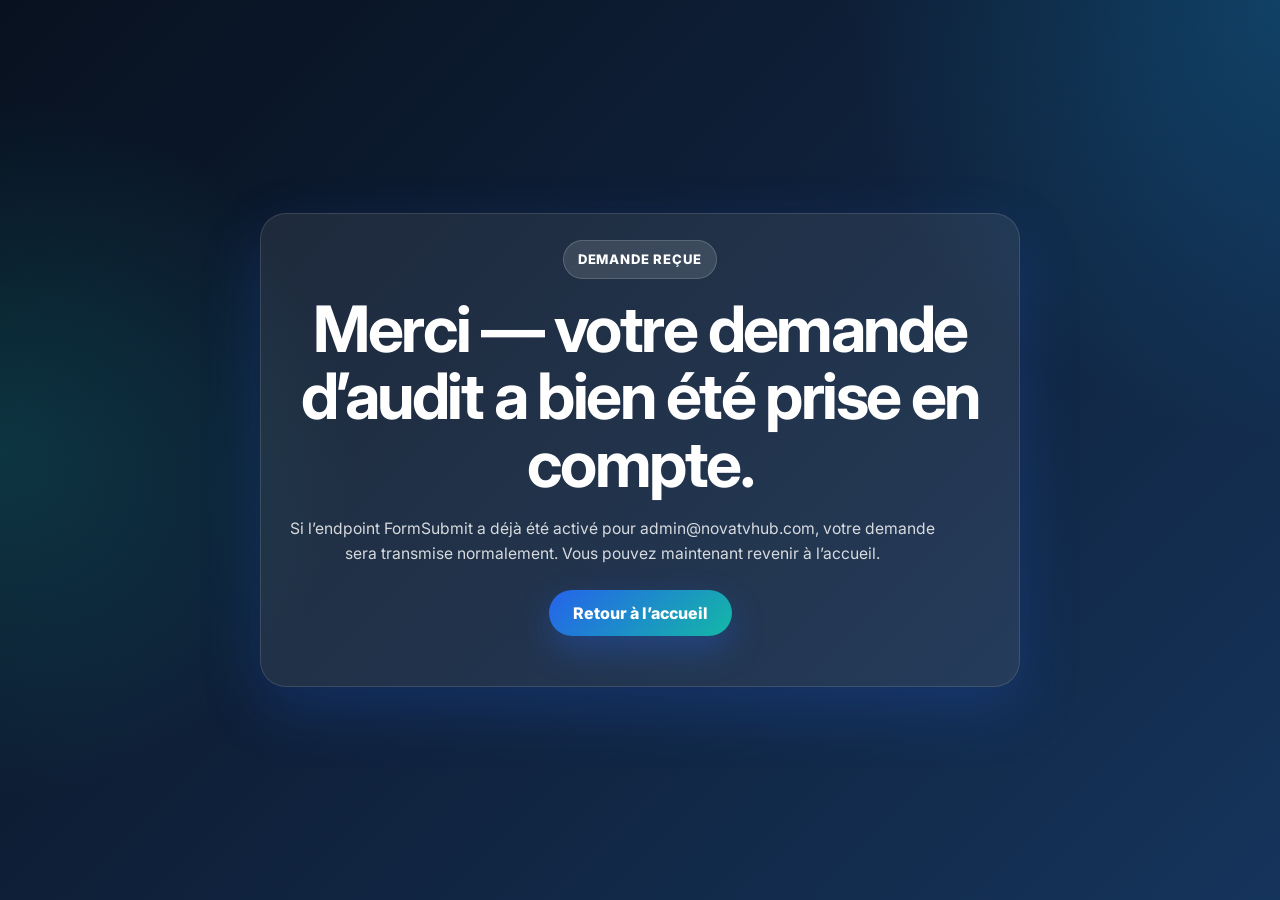
==== thank-you.html @ 72198181 "Deploy-ready Nova Dev landing page update" ====
<!DOCTYPE html>
<html lang="fr">
<head>
  <meta charset="UTF-8" />
  <meta name="viewport" content="width=device-width, initial-scale=1.0" />
  <title>Merci | Nova Dev</title>
  <link rel="preconnect" href="https://fonts.googleapis.com" />
  <link rel="preconnect" href="https://fonts.gstatic.com" crossorigin />
  <link href="https://fonts.googleapis.com/css2?family=Inter:wght@400;600;700;800&display=swap" rel="stylesheet" />
  <link rel="stylesheet" href="assets/css/style.css" />
</head>
<body>
  <main class="hero" style="min-height:100vh;display:grid;place-items:center;padding:32px 0;">
    <div class="container" style="max-width:760px;">
      <div class="hero-card" style="text-align:center;">
        <div class="eyebrow">Demande reçue</div>
        <h1 style="margin-top:16px;">Merci — votre demande d’audit a bien été prise en compte.</h1>
        <p>Si l’endpoint FormSubmit a déjà été activé pour admin@novatvhub.com, votre demande sera transmise normalement. Vous pouvez maintenant revenir à l’accueil.</p>
        <div class="hero-actions" style="justify-content:center; margin-top:24px;">
          <a class="btn btn-primary" href="index.html">Retour à l’accueil</a>
        </div>
      </div>
    </div>
  </main>
</body>
</html>
---- assets/css/style.css ----
:root {
  --bg: #08111f;
  --bg-soft: #0f1c31;
  --surface: #ffffff;
  --surface-soft: #f4f8ff;
  --text: #142033;
  --muted: #5d6b82;
  --line: #dbe5f3;
  --primary: #2563eb;
  --primary-2: #0ea5e9;
  --accent: #14b8a6;
  --accent-2: #22c55e;
  --white: #ffffff;
  --danger: #b91c1c;
  --success: #166534;
  --success-bg: #ecfdf3;
  --danger-bg: #fef2f2;
  --radius: 18px;
  --shadow: 0 16px 45px rgba(15, 23, 42, 0.12);
  --hero-shadow: 0 22px 60px rgba(37, 99, 235, 0.22);
  --max: 1160px;
  --font: 'Inter', system-ui, -apple-system, BlinkMacSystemFont, 'Segoe UI', sans-serif;
}

* { box-sizing: border-box; }
html { scroll-behavior: smooth; }
body {
  margin: 0;
  font-family: var(--font);
  color: var(--text);
  background: linear-gradient(180deg, #eef5ff 0%, #f8fbff 100%);
  line-height: 1.6;
}
a { color: inherit; }
img { max-width: 100%; display: block; }
button, input, select, textarea { font: inherit; }

.container {
  width: min(calc(100% - 32px), var(--max));
  margin: 0 auto;
}

.site-header {
  position: sticky;
  top: 0;
  z-index: 1000;
  backdrop-filter: blur(14px);
  background: rgba(8, 17, 31, 0.86);
  border-bottom: 1px solid rgba(255,255,255,0.08);
}
.site-nav {
  min-height: 80px;
  display: flex;
  align-items: center;
  justify-content: space-between;
  gap: 24px;
}
.brand {
  display: inline-flex;
  align-items: center;
  gap: 14px;
  text-decoration: none;
  color: var(--white);
  min-width: 0;
}
.brand-mark {
  width: 56px;
  height: 56px;
  border-radius: 16px;
  background: linear-gradient(135deg, var(--primary), var(--accent));
  display: grid;
  place-items: center;
  box-shadow: 0 12px 30px rgba(20, 184, 166, 0.28);
  flex: 0 0 auto;
  overflow: hidden;
}
.brand-mark span {
  font-family: 'Courier New', monospace;
  font-size: 1.2rem;
  font-weight: 900;
  color: #fff;
}
.brand.brand--image .brand-mark {
  width: 72px;
  height: 72px;
  padding: 8px;
  background: rgba(255,255,255,0.96);
  box-shadow: 0 12px 34px rgba(37, 99, 235, 0.24);
}
.brand.brand--image .brand-mark img {
  width: 100%;
  height: 100%;
  object-fit: contain;
}
.brand-copy { min-width: 0; }
.brand-title {
  display: block;
  font-size: 1.35rem;
  font-weight: 900;
  line-height: 1;
}
.brand-title em { color: #7dd3fc; font-style: normal; }
.brand-tag {
  display: block;
  color: rgba(255,255,255,0.68);
  font-size: 0.72rem;
  letter-spacing: 0.12em;
  text-transform: uppercase;
  margin-top: 4px;
}
.nav-links {
  display: flex;
  align-items: center;
  gap: 22px;
}
.nav-links a {
  color: rgba(255,255,255,0.84);
  text-decoration: none;
  font-weight: 600;
  font-size: 0.97rem;
}
.nav-links a:hover { color: #fff; }
.nav-actions {
  display: flex;
  align-items: center;
  gap: 14px;
}
.btn,
.menu-toggle {
  border: 0;
  border-radius: 999px;
  cursor: pointer;
}
.btn {
  display: inline-flex;
  align-items: center;
  justify-content: center;
  gap: 10px;
  text-decoration: none;
  font-weight: 800;
  line-height: 1;
  transition: transform .2s ease, box-shadow .2s ease, opacity .2s ease;
}
.btn:hover { transform: translateY(-2px); }
.btn-primary {
  color: #fff;
  background: linear-gradient(135deg, var(--primary), var(--accent));
  box-shadow: 0 14px 34px rgba(37, 99, 235, 0.32);
  padding: 15px 24px;
}
.btn-secondary {
  color: var(--primary);
  background: rgba(255,255,255,0.92);
  padding: 15px 22px;
}
.menu-toggle {
  display: none;
  width: 48px;
  height: 48px;
  background: rgba(255,255,255,0.08);
  color: #fff;
}
.menu-toggle svg { width: 22px; height: 22px; }

.hero {
  position: relative;
  overflow: hidden;
  background: radial-gradient(circle at top right, rgba(14,165,233,0.22), transparent 28%),
              radial-gradient(circle at left center, rgba(20,184,166,0.18), transparent 26%),
              linear-gradient(135deg, #08111f 0%, #10233e 54%, #15345b 100%);
  color: var(--white);
  padding: 86px 0 58px;
}
.hero-grid {
  display: grid;
  grid-template-columns: minmax(0, 1.1fr) minmax(320px, 0.9fr);
  gap: 36px;
  align-items: center;
}
.eyebrow {
  display: inline-flex;
  align-items: center;
  gap: 10px;
  background: rgba(255,255,255,0.12);
  border: 1px solid rgba(255,255,255,0.16);
  border-radius: 999px;
  padding: 8px 14px;
  font-size: 0.82rem;
  font-weight: 800;
  letter-spacing: .06em;
  text-transform: uppercase;
}
.hero h1 {
  font-size: clamp(2.2rem, 5vw, 4.3rem);
  line-height: 1.06;
  letter-spacing: -0.04em;
  margin: 18px 0 18px;
}
.hero h1 span { color: #7dd3fc; }
.hero p {
  max-width: 650px;
  color: rgba(255,255,255,0.83);
  font-size: 1.08rem;
  margin: 0 0 28px;
}
.hero-actions {
  display: flex;
  flex-wrap: wrap;
  gap: 14px;
  margin-bottom: 24px;
}
.hero-points {
  display: flex;
  flex-wrap: wrap;
  gap: 10px;
}
.hero-points span {
  display: inline-flex;
  align-items: center;
  gap: 8px;
  background: rgba(255,255,255,0.08);
  border: 1px solid rgba(255,255,255,0.12);
  border-radius: 999px;
  padding: 9px 14px;
  font-weight: 700;
  font-size: 0.92rem;
}
.hero-card {
  background: rgba(255,255,255,0.08);
  border: 1px solid rgba(255,255,255,0.12);
  border-radius: 26px;
  padding: 26px;
  box-shadow: var(--hero-shadow);
}
.hero-card h2 {
  margin: 0 0 12px;
  font-size: 1.18rem;
}
.hero-card p {
  margin: 0 0 18px;
  color: rgba(255,255,255,0.82);
  font-size: 0.98rem;
}
.mini-grid {
  display: grid;
  grid-template-columns: repeat(2, minmax(0, 1fr));
  gap: 14px;
}
.mini-card {
  background: rgba(8,17,31,0.35);
  border: 1px solid rgba(255,255,255,0.08);
  border-radius: 18px;
  padding: 16px;
}
.mini-card strong {
  display: block;
  font-size: 1.55rem;
  margin-bottom: 6px;
}
.mini-card span { color: rgba(255,255,255,0.72); font-size: 0.9rem; }

.stats {
  margin-top: -24px;
  position: relative;
  z-index: 2;
}
.stats-grid {
  background: #fff;
  border-radius: 24px;
  box-shadow: var(--shadow);
  display: grid;
  grid-template-columns: repeat(4, minmax(0, 1fr));
  gap: 16px;
  padding: 24px;
}
.stat {
  text-align: center;
  padding: 14px;
}
.stat strong {
  display: block;
  color: var(--primary);
  font-size: clamp(1.7rem, 3vw, 2.4rem);
  line-height: 1;
  margin-bottom: 8px;
}
.stat span { color: var(--muted); font-weight: 700; font-size: .95rem; }

section { padding: 84px 0; }
.section-head {
  text-align: center;
  max-width: 780px;
  margin: 0 auto 42px;
}
.section-head h2 {
  margin: 0 0 12px;
  font-size: clamp(1.9rem, 3.2vw, 3rem);
  line-height: 1.12;
}
.section-head p {
  margin: 0;
  color: var(--muted);
  font-size: 1.04rem;
}
.cards-3, .cards-4, .steps, .testimonials, .faq-grid {
  display: grid;
  gap: 22px;
}
.cards-3 { grid-template-columns: repeat(3, minmax(0, 1fr)); }
.cards-4 { grid-template-columns: repeat(4, minmax(0, 1fr)); }
.steps { grid-template-columns: repeat(3, minmax(0, 1fr)); }
.testimonials { grid-template-columns: repeat(3, minmax(0, 1fr)); }
.faq-grid { grid-template-columns: repeat(2, minmax(0, 1fr)); }
.card {
  background: #fff;
  border: 1px solid var(--line);
  border-radius: 22px;
  padding: 24px;
  box-shadow: var(--shadow);
}
.card .icon {
  width: 52px;
  height: 52px;
  border-radius: 16px;
  display: grid;
  place-items: center;
  background: linear-gradient(135deg, rgba(37,99,235,0.12), rgba(20,184,166,0.14));
  color: var(--primary);
  font-size: 1.4rem;
  margin-bottom: 16px;
}
.card h3 { margin: 0 0 10px; font-size: 1.15rem; }
.card p { margin: 0; color: var(--muted); }
.card ul { margin: 12px 0 0; padding-left: 18px; color: var(--muted); }
.card li + li { margin-top: 8px; }

.dark-band {
  background: linear-gradient(135deg, #08111f 0%, #10233e 100%);
  color: #fff;
}
.dark-band .section-head p { color: rgba(255,255,255,0.78); }
.check-grid {
  display: grid;
  grid-template-columns: repeat(3, minmax(0, 1fr));
  gap: 16px;
}
.check-item {
  background: rgba(255,255,255,0.08);
  border: 1px solid rgba(255,255,255,0.12);
  border-radius: 18px;
  padding: 16px 18px;
  display: flex;
  gap: 12px;
  align-items: flex-start;
}
.check-item span {
  display: inline-grid;
  place-items: center;
  width: 28px;
  height: 28px;
  border-radius: 50%;
  background: rgba(20,184,166,0.18);
  color: #67e8f9;
  flex: 0 0 auto;
  font-weight: 900;
}
.check-item strong { display: block; margin-bottom: 3px; }
.check-item p { margin: 0; color: rgba(255,255,255,0.78); font-size: 0.94rem; }

.step-number {
  display: inline-grid;
  place-items: center;
  width: 42px;
  height: 42px;
  border-radius: 14px;
  background: linear-gradient(135deg, var(--primary), var(--accent));
  color: #fff;
  font-weight: 900;
  margin-bottom: 16px;
}

.form-shell {
  display: grid;
  grid-template-columns: minmax(0, .92fr) minmax(0, 1.08fr);
  gap: 28px;
  align-items: start;
}
.form-panel, .info-panel {
  background: #fff;
  border: 1px solid var(--line);
  border-radius: 26px;
  box-shadow: var(--shadow);
}
.form-panel { padding: 30px; }
.info-panel {
  padding: 30px;
  background: linear-gradient(180deg, #ffffff 0%, #f6fbff 100%);
}
.info-panel h3, .form-panel h2 { margin-top: 0; }
.info-list {
  display: grid;
  gap: 14px;
  margin-top: 22px;
}
.info-list .item {
  display: flex;
  gap: 12px;
  align-items: flex-start;
  color: var(--muted);
}
.info-list .item strong { color: var(--text); display: block; margin-bottom: 4px; }
.info-dot {
  width: 34px;
  height: 34px;
  border-radius: 12px;
  display: grid;
  place-items: center;
  background: rgba(37,99,235,0.12);
  color: var(--primary);
  flex: 0 0 auto;
}
.form-grid {
  display: grid;
  grid-template-columns: repeat(2, minmax(0, 1fr));
  gap: 16px;
}
.field,
.field-full { display: block; }
.field-full { grid-column: 1 / -1; }
label {
  display: block;
  margin-bottom: 8px;
  font-weight: 700;
  font-size: 0.92rem;
}
input, select, textarea {
  width: 100%;
  border: 1.8px solid var(--line);
  border-radius: 14px;
  background: #f9fbff;
  padding: 14px 15px;
  color: var(--text);
  outline: none;
  transition: border-color .2s ease, box-shadow .2s ease, background .2s ease;
}
input:focus, select:focus, textarea:focus {
  border-color: var(--primary);
  box-shadow: 0 0 0 4px rgba(37,99,235,0.10);
  background: #fff;
}
textarea { min-height: 120px; resize: vertical; }
.form-note {
  color: var(--muted);
  font-size: .9rem;
  margin-top: 14px;
}
.alert {
  display: none;
  margin-top: 18px;
  border-radius: 16px;
  padding: 16px 18px;
  font-weight: 700;
}
.alert.success {
  color: var(--success);
  background: var(--success-bg);
  border: 1px solid #bbf7d0;
}
.alert.error {
  color: var(--danger);
  background: var(--danger-bg);
  border: 1px solid #fecaca;
}
.badge-row {
  display: flex;
  flex-wrap: wrap;
  gap: 10px;
  margin-top: 18px;
}
.badge-row span {
  display: inline-flex;
  align-items: center;
  gap: 8px;
  border-radius: 999px;
  padding: 9px 13px;
  background: #eef6ff;
  color: var(--primary);
  font-weight: 700;
  font-size: 0.9rem;
}
.quote {
  position: relative;
  padding-top: 18px;
}
.quote::before {
  content: '“';
  position: absolute;
  top: -14px;
  left: 0;
  font-size: 4rem;
  color: rgba(37,99,235,0.12);
  font-weight: 900;
  line-height: 1;
}
.quote p { margin: 0 0 16px; }
.quote strong { color: var(--primary); }

.site-footer {
  background: #08111f;
  color: rgba(255,255,255,0.75);
  padding: 34px 0 46px;
}
.footer-grid {
  display: flex;
  align-items: center;
  justify-content: space-between;
  gap: 18px;
  flex-wrap: wrap;
}
.footer-links {
  display: flex;
  gap: 18px;
  flex-wrap: wrap;
}
.footer-links a {
  color: #8fe5df;
  text-decoration: none;
  font-weight: 700;
}
.footer-links a:hover { color: #fff; }

@media (max-width: 1024px) {
  .hero-grid,
  .form-shell,
  .cards-4,
  .check-grid,
  .cards-3,
  .steps,
  .testimonials,
  .faq-grid {
    grid-template-columns: repeat(2, minmax(0, 1fr));
  }
  .hero-grid { grid-template-columns: 1fr; }
}

@media (max-width: 860px) {
  .site-nav {
    min-height: 74px;
    flex-wrap: wrap;
    padding: 14px 0;
  }
  .menu-toggle { display: inline-grid; place-items: center; }
  .nav-links {
    width: 100%;
    order: 10;
    display: none;
    flex-direction: column;
    align-items: stretch;
    gap: 6px;
    padding: 10px 0 4px;
  }
  .site-header.menu-open .nav-links { display: flex; }
  .nav-links a {
    padding: 12px 14px;
    border-radius: 14px;
    background: rgba(255,255,255,0.06);
  }
  .nav-actions .btn-primary {
    display: none;
  }
}

@media (max-width: 720px) {
  section { padding: 68px 0; }
  .hero { padding: 72px 0 48px; }
  .hero-actions,
  .badge-row,
  .footer-grid,
  .footer-links {
    justify-content: center;
  }
  .stats-grid,
  .form-grid,
  .hero-grid,
  .form-shell,
  .cards-4,
  .cards-3,
  .steps,
  .testimonials,
  .faq-grid,
  .check-grid,
  .mini-grid {
    grid-template-columns: 1fr;
  }
  .form-panel,
  .info-panel { padding: 22px; }
}

@media (max-width: 560px) {
  .container {
    width: min(calc(100% - 20px), var(--max));
  }
  .brand-mark {
    width: 52px;
    height: 52px;
    border-radius: 14px;
  }
  .brand.brand--image .brand-mark {
    width: 62px;
    height: 62px;
    padding: 7px;
  }
  .brand-title { font-size: 1.15rem; }
  .hero h1 { font-size: 2.2rem; }
  .hero p { font-size: 1rem; }
  .btn-primary,
  .btn-secondary { width: 100%; }
  .hero-actions .btn { width: 100%; }
}
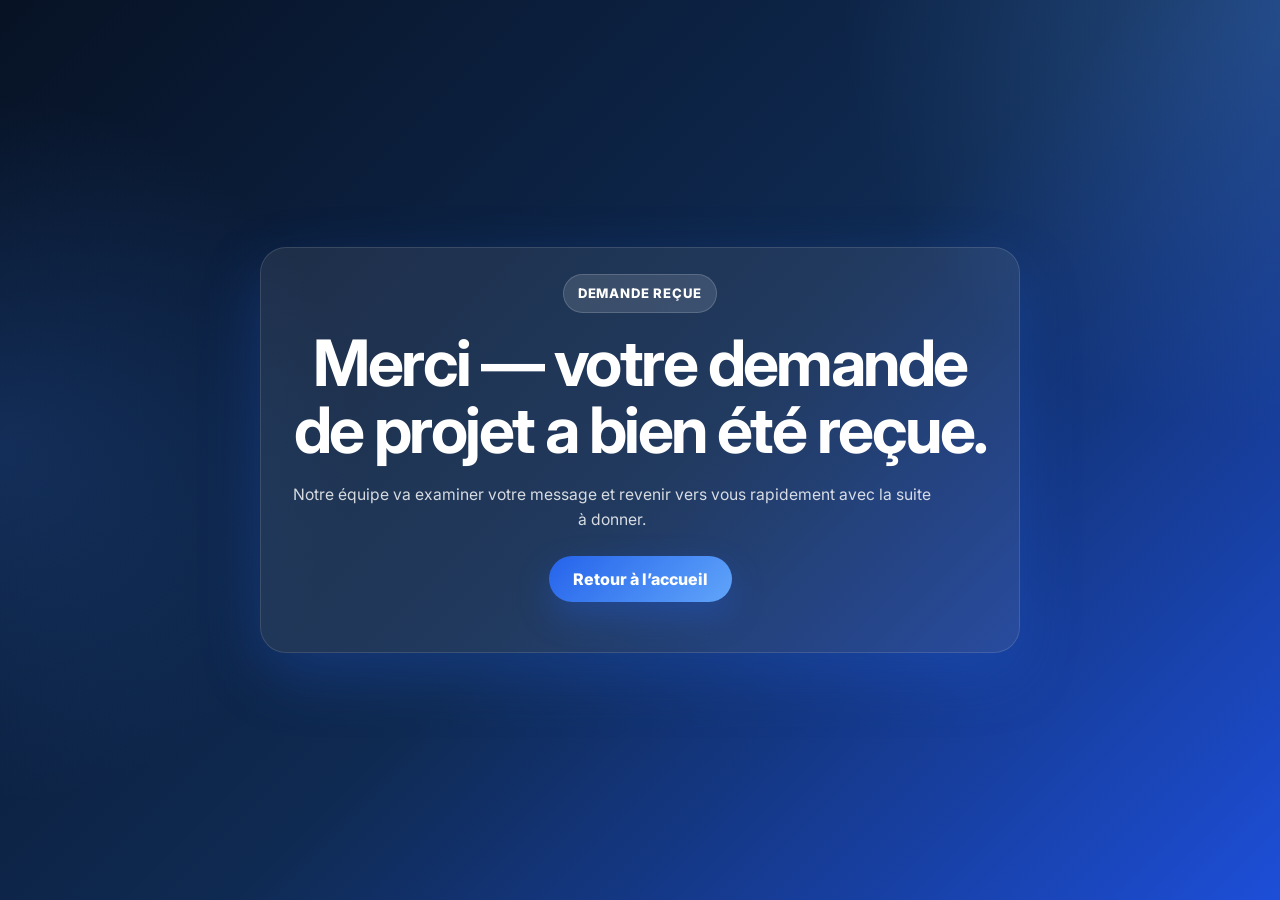
==== commit dc08168d: "Refine landing page copy, blue theme, optional website field" ====
--- a/thank-you.html
+++ b/thank-you.html
@@ -14,8 +14,8 @@
     <div class="container" style="max-width:760px;">
       <div class="hero-card" style="text-align:center;">
         <div class="eyebrow">Demande reçue</div>
-        <h1 style="margin-top:16px;">Merci — votre demande d’audit a bien été prise en compte.</h1>
-        <p>Si l’endpoint FormSubmit a déjà été activé pour admin@novatvhub.com, votre demande sera transmise normalement. Vous pouvez maintenant revenir à l’accueil.</p>
+        <h1 style="margin-top:16px;">Merci — votre demande de projet a bien été reçue.</h1>
+        <p>Notre équipe va examiner votre message et revenir vers vous rapidement avec la suite à donner.</p>
         <div class="hero-actions" style="justify-content:center; margin-top:24px;">
           <a class="btn btn-primary" href="index.html">Retour à l’accueil</a>
         </div>
--- a/assets/css/style.css
+++ b/assets/css/style.css
@@ -7,9 +7,9 @@
   --muted: #5d6b82;
   --line: #dbe5f3;
   --primary: #2563eb;
-  --primary-2: #0ea5e9;
-  --accent: #14b8a6;
-  --accent-2: #22c55e;
+  --primary-2: #60a5fa;
+  --accent: #3b82f6;
+  --accent-2: #93c5fd;
   --white: #ffffff;
   --danger: #b91c1c;
   --success: #166534;
@@ -17,7 +17,7 @@
   --danger-bg: #fef2f2;
   --radius: 18px;
   --shadow: 0 16px 45px rgba(15, 23, 42, 0.12);
-  --hero-shadow: 0 22px 60px rgba(37, 99, 235, 0.22);
+  --hero-shadow: 0 22px 60px rgba(37, 99, 235, 0.28);
   --max: 1160px;
   --font: 'Inter', system-ui, -apple-system, BlinkMacSystemFont, 'Segoe UI', sans-serif;
 }
@@ -67,10 +67,10 @@
   width: 56px;
   height: 56px;
   border-radius: 16px;
-  background: linear-gradient(135deg, var(--primary), var(--accent));
+  background: linear-gradient(135deg, #2563eb, #60a5fa);
   display: grid;
   place-items: center;
-  box-shadow: 0 12px 30px rgba(20, 184, 166, 0.28);
+  box-shadow: 0 12px 30px rgba(37, 99, 235, 0.28);
   flex: 0 0 auto;
   overflow: hidden;
 }
@@ -144,7 +144,7 @@
 .btn:hover { transform: translateY(-2px); }
 .btn-primary {
   color: #fff;
-  background: linear-gradient(135deg, var(--primary), var(--accent));
+  background: linear-gradient(135deg, #2563eb, #60a5fa);
   box-shadow: 0 14px 34px rgba(37, 99, 235, 0.32);
   padding: 15px 24px;
 }
@@ -165,9 +165,9 @@
 .hero {
   position: relative;
   overflow: hidden;
-  background: radial-gradient(circle at top right, rgba(14,165,233,0.22), transparent 28%),
-              radial-gradient(circle at left center, rgba(20,184,166,0.18), transparent 26%),
-              linear-gradient(135deg, #08111f 0%, #10233e 54%, #15345b 100%);
+  background: radial-gradient(circle at top right, rgba(96,165,250,0.24), transparent 28%),
+              radial-gradient(circle at left center, rgba(59,130,246,0.18), transparent 26%),
+              linear-gradient(135deg, #071224 0%, #0f2a52 52%, #1d4ed8 100%);
   color: var(--white);
   padding: 86px 0 58px;
 }
@@ -324,7 +324,7 @@
   border-radius: 16px;
   display: grid;
   place-items: center;
-  background: linear-gradient(135deg, rgba(37,99,235,0.12), rgba(20,184,166,0.14));
+  background: linear-gradient(135deg, rgba(37,99,235,0.12), rgba(96,165,250,0.18));
   color: var(--primary);
   font-size: 1.4rem;
   margin-bottom: 16px;
@@ -335,7 +335,7 @@
 .card li + li { margin-top: 8px; }
 
 .dark-band {
-  background: linear-gradient(135deg, #08111f 0%, #10233e 100%);
+  background: linear-gradient(135deg, #071224 0%, #12346b 100%);
   color: #fff;
 }
 .dark-band .section-head p { color: rgba(255,255,255,0.78); }
@@ -359,7 +359,7 @@
   width: 28px;
   height: 28px;
   border-radius: 50%;
-  background: rgba(20,184,166,0.18);
+  background: rgba(59,130,246,0.18);
   color: #67e8f9;
   flex: 0 0 auto;
   font-weight: 900;
@@ -373,7 +373,7 @@
   width: 42px;
   height: 42px;
   border-radius: 14px;
-  background: linear-gradient(135deg, var(--primary), var(--accent));
+  background: linear-gradient(135deg, #2563eb, #60a5fa);
   color: #fff;
   font-weight: 900;
   margin-bottom: 16px;
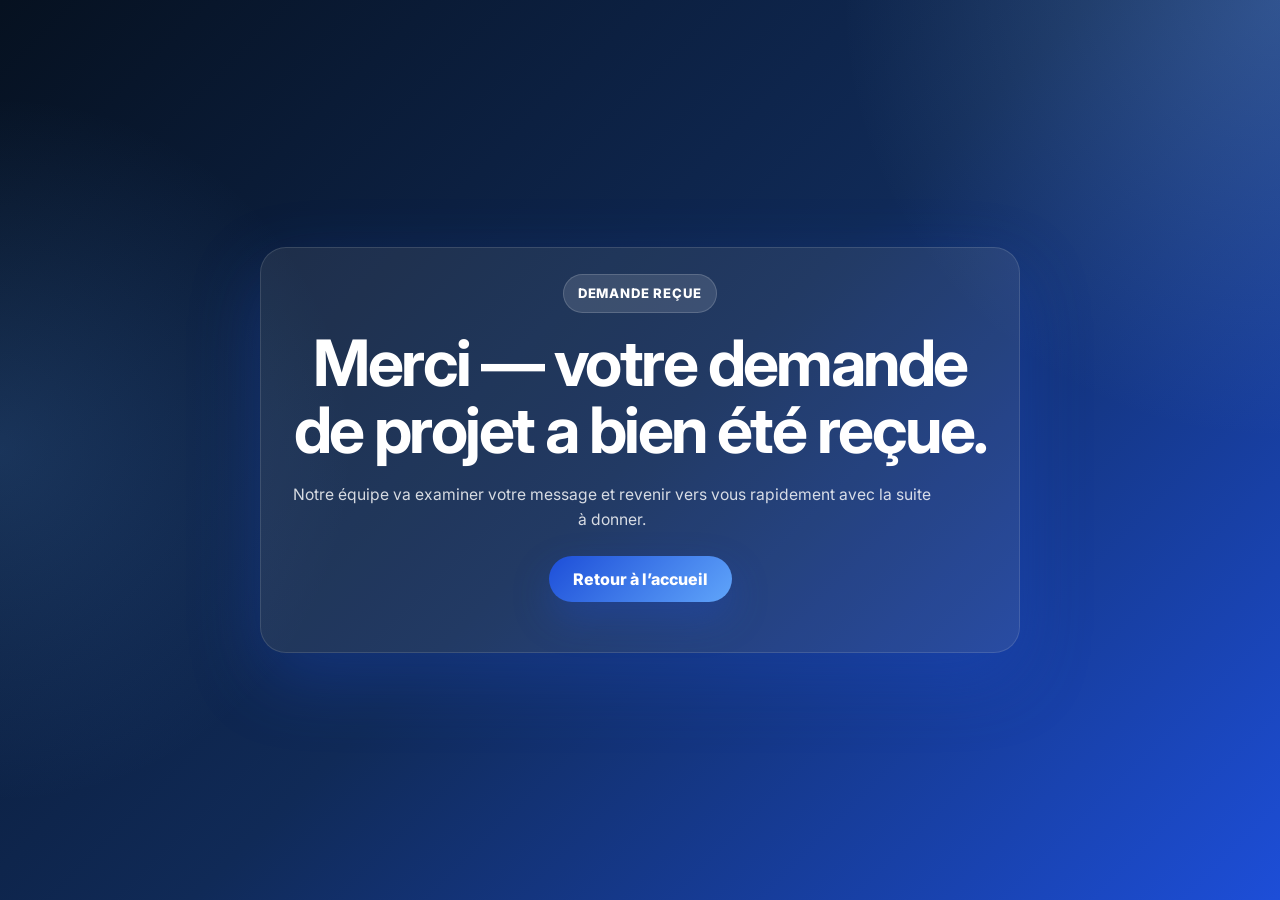
==== commit d9fb654b: "feat: ajout Plausible Analytics (respect vie privée, sans cookies) sur toutes les pages (FR)" ====
--- a/thank-you.html
+++ b/thank-you.html
@@ -8,6 +8,8 @@
   <link rel="preconnect" href="https://fonts.gstatic.com" crossorigin />
   <link href="https://fonts.googleapis.com/css2?family=Inter:wght@400;600;700;800&display=swap" rel="stylesheet" />
   <link rel="stylesheet" href="assets/css/style.css" />
+  <!-- Plausible Analytics — respect de la vie privée, sans cookies -->
+  <script defer data-domain="novadev-fr-audit.vercel.app" src="https://plausible.io/js/script.js"></script>
 </head>
 <body>
   <main class="hero" style="min-height:100vh;display:grid;place-items:center;padding:32px 0;">
--- a/assets/css/style.css
+++ b/assets/css/style.css
@@ -6,18 +6,18 @@
   --text: #142033;
   --muted: #5d6b82;
   --line: #dbe5f3;
-  --primary: #2563eb;
-  --primary-2: #60a5fa;
-  --accent: #3b82f6;
-  --accent-2: #93c5fd;
+  --primary: #1d4ed8;
+  --primary-2: #3b82f6;
+  --accent: #60a5fa;
+  --accent-2: #bfdbfe;
   --white: #ffffff;
   --danger: #b91c1c;
   --success: #166534;
   --success-bg: #ecfdf3;
   --danger-bg: #fef2f2;
   --radius: 18px;
-  --shadow: 0 16px 45px rgba(15, 23, 42, 0.12);
-  --hero-shadow: 0 22px 60px rgba(37, 99, 235, 0.28);
+  --shadow: 0 18px 48px rgba(15, 23, 42, 0.14);
+  --hero-shadow: 0 26px 70px rgba(29, 78, 216, 0.30);
   --max: 1160px;
   --font: 'Inter', system-ui, -apple-system, BlinkMacSystemFont, 'Segoe UI', sans-serif;
 }
@@ -28,7 +28,7 @@
   margin: 0;
   font-family: var(--font);
   color: var(--text);
-  background: linear-gradient(180deg, #eef5ff 0%, #f8fbff 100%);
+  background: linear-gradient(180deg, #edf4ff 0%, #f8fbff 100%);
   line-height: 1.6;
 }
 a { color: inherit; }
@@ -45,8 +45,8 @@
   top: 0;
   z-index: 1000;
   backdrop-filter: blur(14px);
-  background: rgba(8, 17, 31, 0.86);
-  border-bottom: 1px solid rgba(255,255,255,0.08);
+  background: rgba(7, 18, 36, 0.9);
+  border-bottom: 1px solid rgba(255,255,255,0.10);
 }
 .site-nav {
   min-height: 80px;
@@ -67,10 +67,10 @@
   width: 56px;
   height: 56px;
   border-radius: 16px;
-  background: linear-gradient(135deg, #2563eb, #60a5fa);
+  background: linear-gradient(135deg, #1d4ed8, #60a5fa);
   display: grid;
   place-items: center;
-  box-shadow: 0 12px 30px rgba(37, 99, 235, 0.28);
+  box-shadow: 0 14px 34px rgba(29, 78, 216, 0.30);
   flex: 0 0 auto;
   overflow: hidden;
 }
@@ -80,18 +80,7 @@
   font-weight: 900;
   color: #fff;
 }
-.brand.brand--image .brand-mark {
-  width: 72px;
-  height: 72px;
-  padding: 8px;
-  background: rgba(255,255,255,0.96);
-  box-shadow: 0 12px 34px rgba(37, 99, 235, 0.24);
-}
-.brand.brand--image .brand-mark img {
-  width: 100%;
-  height: 100%;
-  object-fit: contain;
-}
+/* brand--image class kept for backwards compat but not used */
 .brand-copy { min-width: 0; }
 .brand-title {
   display: block;
@@ -99,10 +88,10 @@
   font-weight: 900;
   line-height: 1;
 }
-.brand-title em { color: #7dd3fc; font-style: normal; }
+.brand-title em { color: #93c5fd; font-style: normal; }
 .brand-tag {
   display: block;
-  color: rgba(255,255,255,0.68);
+  color: rgba(255,255,255,0.72);
   font-size: 0.72rem;
   letter-spacing: 0.12em;
   text-transform: uppercase;
@@ -144,8 +133,8 @@
 .btn:hover { transform: translateY(-2px); }
 .btn-primary {
   color: #fff;
-  background: linear-gradient(135deg, #2563eb, #60a5fa);
-  box-shadow: 0 14px 34px rgba(37, 99, 235, 0.32);
+  background: linear-gradient(135deg, #1d4ed8, #60a5fa);
+  box-shadow: 0 16px 38px rgba(29, 78, 216, 0.30);
   padding: 15px 24px;
 }
 .btn-secondary {
@@ -165,9 +154,9 @@
 .hero {
   position: relative;
   overflow: hidden;
-  background: radial-gradient(circle at top right, rgba(96,165,250,0.24), transparent 28%),
-              radial-gradient(circle at left center, rgba(59,130,246,0.18), transparent 26%),
-              linear-gradient(135deg, #071224 0%, #0f2a52 52%, #1d4ed8 100%);
+  background: radial-gradient(circle at top right, rgba(147,197,253,0.24), transparent 28%),
+              radial-gradient(circle at left center, rgba(96,165,250,0.18), transparent 26%),
+              linear-gradient(135deg, #061120 0%, #102a57 50%, #1d4ed8 100%);
   color: var(--white);
   padding: 86px 0 58px;
 }
@@ -196,7 +185,7 @@
   letter-spacing: -0.04em;
   margin: 18px 0 18px;
 }
-.hero h1 span { color: #7dd3fc; }
+.hero h1 span { color: #93c5fd; }
 .hero p {
   max-width: 650px;
   color: rgba(255,255,255,0.83);
@@ -324,7 +313,7 @@
   border-radius: 16px;
   display: grid;
   place-items: center;
-  background: linear-gradient(135deg, rgba(37,99,235,0.12), rgba(96,165,250,0.18));
+  background: linear-gradient(135deg, rgba(29,78,216,0.12), rgba(147,197,253,0.20));
   color: var(--primary);
   font-size: 1.4rem;
   margin-bottom: 16px;
@@ -335,7 +324,7 @@
 .card li + li { margin-top: 8px; }
 
 .dark-band {
-  background: linear-gradient(135deg, #071224 0%, #12346b 100%);
+  background: linear-gradient(135deg, #061120 0%, #163b82 100%);
   color: #fff;
 }
 .dark-band .section-head p { color: rgba(255,255,255,0.78); }
@@ -359,7 +348,7 @@
   width: 28px;
   height: 28px;
   border-radius: 50%;
-  background: rgba(59,130,246,0.18);
+  background: rgba(96,165,250,0.18);
   color: #67e8f9;
   flex: 0 0 auto;
   font-weight: 900;
@@ -373,7 +362,7 @@
   width: 42px;
   height: 42px;
   border-radius: 14px;
-  background: linear-gradient(135deg, #2563eb, #60a5fa);
+  background: linear-gradient(135deg, #1d4ed8, #60a5fa);
   color: #fff;
   font-weight: 900;
   margin-bottom: 16px;
@@ -394,7 +383,7 @@
 .form-panel { padding: 30px; }
 .info-panel {
   padding: 30px;
-  background: linear-gradient(180deg, #ffffff 0%, #f6fbff 100%);
+  background: linear-gradient(180deg, #ffffff 0%, #f3f8ff 100%);
 }
 .info-panel h3, .form-panel h2 { margin-top: 0; }
 .info-list {
@@ -506,7 +495,7 @@
 .quote strong { color: var(--primary); }
 
 .site-footer {
-  background: #08111f;
+  background: #061120;
   color: rgba(255,255,255,0.75);
   padding: 34px 0 46px;
 }
@@ -605,11 +594,7 @@
     height: 52px;
     border-radius: 14px;
   }
-  .brand.brand--image .brand-mark {
-    width: 62px;
-    height: 62px;
-    padding: 7px;
-  }
+  /* brand--image not used */
   .brand-title { font-size: 1.15rem; }
   .hero h1 { font-size: 2.2rem; }
   .hero p { font-size: 1rem; }
@@ -617,3 +602,281 @@
   .btn-secondary { width: 100%; }
   .hero-actions .btn { width: 100%; }
 }
+
+/* ============================================================
+   AI CHAT POPUP STYLES
+============================================================ */
+#ai-chat-bubble {
+  position: fixed;
+  bottom: 28px;
+  right: 28px;
+  z-index: 9999;
+  width: 60px;
+  height: 60px;
+  border-radius: 50%;
+  background: linear-gradient(135deg, #1d4ed8, #60a5fa);
+  box-shadow: 0 8px 32px rgba(29, 78, 216, 0.45);
+  display: flex;
+  align-items: center;
+  justify-content: center;
+  cursor: pointer;
+  transition: transform .25s ease, box-shadow .25s ease;
+  color: #fff;
+}
+#ai-chat-bubble:hover,
+#ai-chat-bubble:focus {
+  transform: scale(1.08) translateY(-3px);
+  box-shadow: 0 14px 40px rgba(29, 78, 216, 0.55);
+  outline: 3px solid rgba(96,165,250,0.5);
+}
+#ai-chat-bubble svg {
+  width: 26px;
+  height: 26px;
+}
+.chat-badge {
+  position: absolute;
+  top: -4px;
+  right: -4px;
+  background: #ef4444;
+  color: #fff;
+  font-size: 0.7rem;
+  font-weight: 900;
+  width: 20px;
+  height: 20px;
+  border-radius: 50%;
+  display: flex;
+  align-items: center;
+  justify-content: center;
+  border: 2px solid #fff;
+  animation: pulse-badge 2s ease infinite;
+}
+@keyframes pulse-badge {
+  0%, 100% { transform: scale(1); }
+  50% { transform: scale(1.15); }
+}
+#ai-chat-window {
+  position: fixed;
+  bottom: 100px;
+  right: 28px;
+  z-index: 9998;
+  width: 370px;
+  max-width: calc(100vw - 40px);
+  height: 530px;
+  max-height: calc(100vh - 120px);
+  background: #fff;
+  border-radius: 24px;
+  box-shadow: 0 24px 80px rgba(15, 23, 42, 0.22);
+  display: flex;
+  flex-direction: column;
+  overflow: hidden;
+  border: 1px solid var(--line);
+  animation: chat-slide-up .28s cubic-bezier(.34,1.56,.64,1);
+}
+#ai-chat-window[hidden] {
+  display: none !important;
+}
+@keyframes chat-slide-up {
+  from { opacity: 0; transform: translateY(24px) scale(.96); }
+  to   { opacity: 1; transform: translateY(0) scale(1); }
+}
+.chat-header {
+  background: linear-gradient(135deg, #1d4ed8, #3b82f6);
+  color: #fff;
+  padding: 16px 18px;
+  display: flex;
+  align-items: center;
+  justify-content: space-between;
+  flex-shrink: 0;
+}
+.chat-header-info {
+  display: flex;
+  align-items: center;
+  gap: 12px;
+}
+.chat-avatar {
+  width: 40px;
+  height: 40px;
+  border-radius: 50%;
+  background: rgba(255,255,255,0.18);
+  display: grid;
+  place-items: center;
+  flex-shrink: 0;
+}
+.chat-avatar svg { width: 20px; height: 20px; }
+.chat-header strong {
+  display: block;
+  font-size: 0.97rem;
+}
+.chat-status {
+  display: flex;
+  align-items: center;
+  gap: 5px;
+  font-size: 0.78rem;
+  opacity: .85;
+  margin-top: 2px;
+}
+.chat-dot {
+  width: 7px;
+  height: 7px;
+  border-radius: 50%;
+  background: #4ade80;
+  display: inline-block;
+  animation: blink-dot 2s ease infinite;
+}
+@keyframes blink-dot {
+  0%, 100% { opacity: 1; }
+  50% { opacity: .4; }
+}
+#ai-chat-close {
+  background: rgba(255,255,255,0.16);
+  border: none;
+  color: #fff;
+  font-size: 1.4rem;
+  width: 32px;
+  height: 32px;
+  border-radius: 50%;
+  cursor: pointer;
+  display: flex;
+  align-items: center;
+  justify-content: center;
+  line-height: 1;
+  transition: background .2s;
+  padding: 0;
+}
+#ai-chat-close:hover { background: rgba(255,255,255,0.28); }
+.chat-messages {
+  flex: 1;
+  overflow-y: auto;
+  padding: 18px 16px;
+  display: flex;
+  flex-direction: column;
+  gap: 12px;
+  scroll-behavior: smooth;
+}
+.chat-msg {
+  display: flex;
+  flex-direction: column;
+  max-width: 82%;
+}
+.chat-msg.bot { align-self: flex-start; }
+.chat-msg.user { align-self: flex-end; }
+.chat-bubble {
+  padding: 11px 15px;
+  border-radius: 18px;
+  font-size: 0.93rem;
+  line-height: 1.5;
+}
+.chat-msg.bot .chat-bubble {
+  background: var(--surface-soft);
+  border: 1px solid var(--line);
+  color: var(--text);
+  border-bottom-left-radius: 4px;
+}
+.chat-msg.user .chat-bubble {
+  background: linear-gradient(135deg, #1d4ed8, #3b82f6);
+  color: #fff;
+  border-bottom-right-radius: 4px;
+}
+.chat-time {
+  font-size: 0.7rem;
+  color: var(--muted);
+  margin-top: 4px;
+  padding: 0 4px;
+}
+.chat-msg.user .chat-time { text-align: right; }
+.chat-typing {
+  display: flex;
+  align-items: center;
+  gap: 5px;
+  padding: 11px 15px;
+  background: var(--surface-soft);
+  border: 1px solid var(--line);
+  border-radius: 18px;
+  border-bottom-left-radius: 4px;
+  width: fit-content;
+}
+.chat-typing span {
+  width: 7px;
+  height: 7px;
+  background: var(--primary);
+  border-radius: 50%;
+  opacity: .5;
+  animation: typing-bounce .9s ease infinite;
+}
+.chat-typing span:nth-child(2) { animation-delay: .15s; }
+.chat-typing span:nth-child(3) { animation-delay: .30s; }
+@keyframes typing-bounce {
+  0%, 80%, 100% { transform: translateY(0); opacity: .5; }
+  40% { transform: translateY(-5px); opacity: 1; }
+}
+.chat-input-row {
+  padding: 14px 16px;
+  border-top: 1px solid var(--line);
+  display: flex;
+  gap: 10px;
+  background: #fff;
+  flex-shrink: 0;
+}
+#chat-input {
+  flex: 1;
+  border: 1.8px solid var(--line);
+  border-radius: 999px;
+  padding: 11px 18px;
+  font-size: 0.93rem;
+  outline: none;
+  transition: border-color .2s, box-shadow .2s;
+  width: auto;
+  background: var(--surface-soft);
+}
+#chat-input:focus {
+  border-color: var(--primary);
+  box-shadow: 0 0 0 3px rgba(29,78,216,.12);
+  background: #fff;
+}
+#chat-send {
+  width: 44px;
+  height: 44px;
+  border-radius: 50%;
+  background: linear-gradient(135deg, #1d4ed8, #60a5fa);
+  border: none;
+  color: #fff;
+  cursor: pointer;
+  display: flex;
+  align-items: center;
+  justify-content: center;
+  flex-shrink: 0;
+  transition: transform .2s, box-shadow .2s;
+  box-shadow: 0 4px 14px rgba(29,78,216,.3);
+}
+#chat-send:hover { transform: scale(1.08); box-shadow: 0 6px 18px rgba(29,78,216,.4); }
+#chat-send svg { width: 18px; height: 18px; }
+.chat-quick-btns {
+  display: flex;
+  flex-wrap: wrap;
+  gap: 8px;
+  margin-top: 8px;
+}
+.chat-quick-btn {
+  background: #eef6ff;
+  color: var(--primary);
+  border: 1.5px solid rgba(29,78,216,0.18);
+  border-radius: 999px;
+  padding: 7px 13px;
+  font-size: 0.83rem;
+  font-weight: 700;
+  cursor: pointer;
+  transition: background .2s, transform .15s;
+  font-family: var(--font);
+}
+.chat-quick-btn:hover { background: #dbeafe; transform: translateY(-1px); }
+@media (max-width: 480px) {
+  #ai-chat-window {
+    right: 12px;
+    bottom: 88px;
+    width: calc(100vw - 24px);
+  }
+  #ai-chat-bubble {
+    right: 16px;
+    bottom: 20px;
+  }
+}
